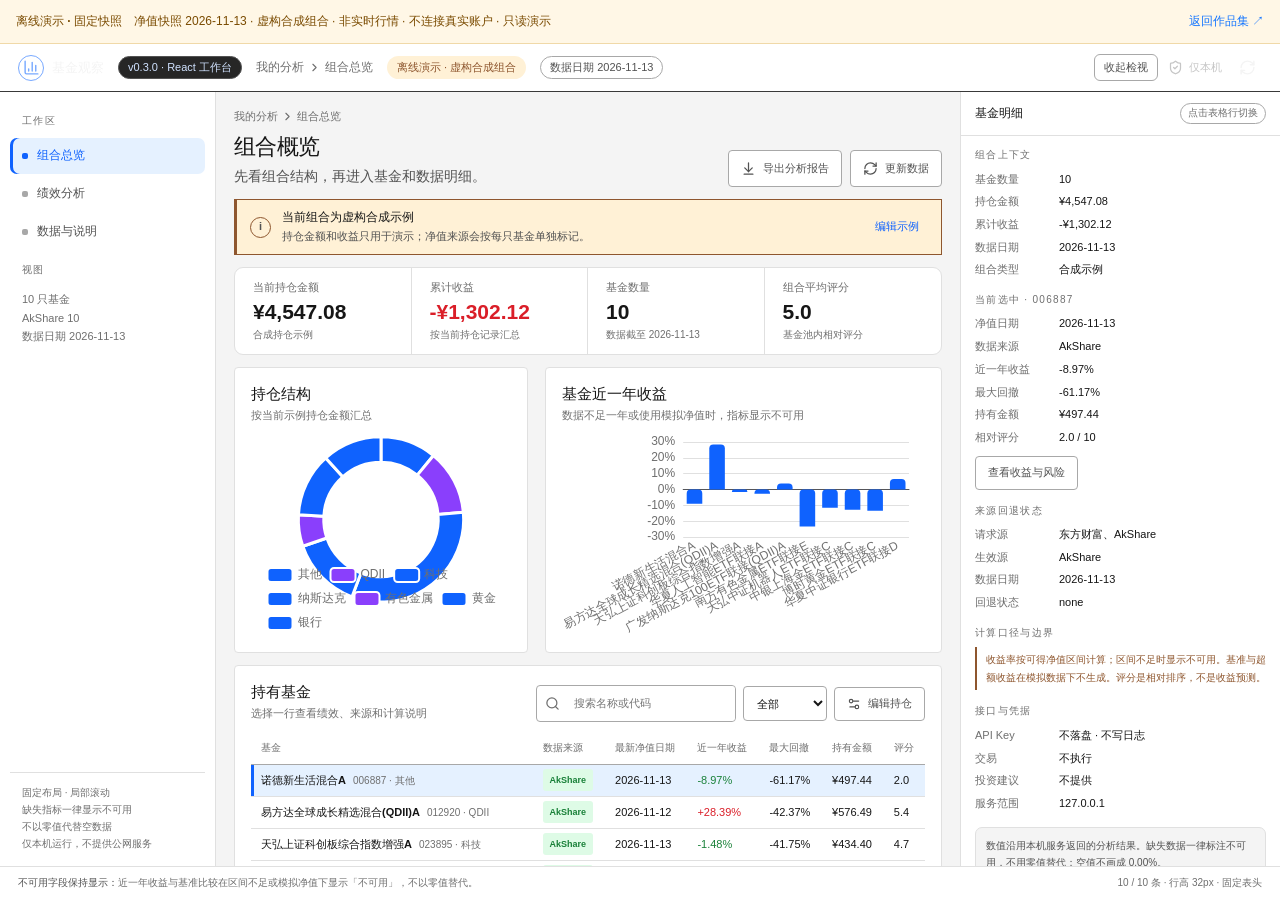
==== demo/index.html @ 1ffb832d "feat(demo): add read-only interactive fund workbench demo Ship the v0.3.0 React workbench as a stati" ====
<!doctype html>
<html lang="zh-CN">
  <head>
    <meta charset="UTF-8" />
    <meta name="viewport" content="width=device-width, initial-scale=1.0" />
    <meta name="description" content="离线演示：基金组合分析工作台的固定数据快照。虚构合成组合、非实时行情、只读，不连接真实账户，不提供投资建议。" />
    <meta name="theme-color" content="#f6f4ef" />
    <title>基金观察 · 离线演示（固定快照）</title>
    <script type="module" crossorigin src="/demo/assets/index-CrXPgskh.js"></script>
    <link rel="stylesheet" crossorigin href="/demo/assets/index-uYIio6fL.css">
  <style>
#demo-banner{position:fixed;top:0;left:0;right:0;height:44px;z-index:10000;display:flex;align-items:center;gap:12px;padding:0 16px;box-sizing:border-box;background:#fff7e6;border-bottom:1px solid #f0d9a8;color:#7a4b00;font:12px/1.4 "IBM Plex Sans","Noto Sans SC","Segoe UI","Microsoft YaHei",sans-serif}
#demo-banner strong{font-weight:600;white-space:nowrap}
#demo-note{flex:1;min-width:0;overflow:hidden;text-overflow:ellipsis;white-space:nowrap}
#demo-banner a{color:#1677ff;text-decoration:none;white-space:nowrap}
body{padding-top:44px !important;box-sizing:border-box !important}
.fund-app{height:calc(100dvh - 44px) !important;min-height:0 !important}
@media(max-width:640px){#demo-banner{gap:8px;padding:0 10px;font-size:11px}#demo-banner strong{display:none}}
</style>
<script src="/demo/fixtures.js" charset="utf-8"></script>
</head>
  <body>
<div id="demo-banner"><strong>离线演示 · 固定快照</strong><span id="demo-note">净值快照 2026-11-13 · 虚构合成组合 · 非实时行情 · 不连接真实账户 · 只读演示</span><a href="https://mahonghao1.github.io/">返回作品集 ↗</a></div>

    <div id="root"></div>

  </body>
</html>
---- demo/assets/index-uYIio6fL.css ----
:root{color-scheme:light;--font-body: "Segoe UI", "Microsoft YaHei UI", sans-serif;--color-ink: #282a28;--color-ink-soft: #575c56;--color-muted: #858b82;--color-ground: #f5f3ed;--color-paper: #fbfaf6;--color-paper-raised: #fffefa;--color-line: #e0ded4;--color-line-strong: #c8c5b8;--color-accent: #8c4a34;--color-accent-hover: #713c2b;--color-accent-ink: #fffdf6;--color-accent-soft: #f3e9e2;--color-chart-ink: #477067;--color-chart-secondary: #af7947;--color-focus: #8c4a34;--color-success: #39714d;--color-success-bg: #eaf2e9;--color-warning: #8c632e;--color-warning-bg: #f7eedf;--color-danger: #a4473b;--color-danger-bg: #f8e9e5;--color-live-bg: #eaf2e9;--color-overlay: rgba(32, 34, 31, .08);--radius-control: 7px;--radius-panel: 13px;--shadow-panel: 0 1px 2px rgba(53, 48, 35, .04);--dur-micro: .12s;font-family:var(--font-body);color:var(--color-ink);background:var(--color-ground);font-synthesis:none;text-rendering:optimizeLegibility}*{box-sizing:border-box}html,body,#root{min-height:100%;margin:0}html,body{overflow-x:clip}body{min-width:340px;color:var(--color-ink);background:var(--color-ground);font-size:14px}button,input,select{font:inherit}button:focus-visible,a:focus-visible,input:focus-visible,select:focus-visible{outline:3px solid var(--color-focus);outline-offset:2px}::selection{color:var(--color-ink);background:var(--color-accent-soft)}.fund-app{min-height:100vh}.fund-topbar{min-height:68px;display:flex;align-items:center;gap:38px;padding:0 max(30px,calc((100vw - 1440px)/2));border-bottom:1px solid var(--color-line);background:var(--color-paper)}.fund-brand{min-width:240px;display:inline-flex;align-items:center;gap:11px;color:inherit;text-decoration:none}.brand-seal{width:35px;height:35px;display:grid;place-items:center;color:var(--color-accent);border:1px solid var(--color-accent);border-radius:50%}.fund-brand strong{display:block;font-size:15px;font-weight:720;line-height:1.2}.fund-brand small{display:block;margin-top:3px;color:var(--color-muted);font-size:11px}.fund-nav{display:flex;align-self:stretch;align-items:center;gap:24px}.fund-nav-link{min-height:100%;padding:0 2px;border:0;border-bottom:2px solid transparent;background:transparent;color:var(--color-ink-soft);cursor:pointer;font-size:12px}.fund-nav-link:hover{color:var(--color-accent)}.fund-nav-link.active{border-bottom-color:var(--color-accent);color:var(--color-accent);font-weight:650}.fund-top-actions{margin-left:auto;display:flex;align-items:center;gap:14px}.local-pill{display:inline-flex;align-items:center;gap:6px;color:var(--color-muted);font-size:11px;white-space:nowrap}.fund-icon-button{width:36px;height:36px;display:grid;place-items:center;border:1px solid transparent;border-radius:var(--radius-control);background:transparent;color:var(--color-ink-soft);cursor:pointer}.fund-icon-button:hover{color:var(--color-accent);background:var(--color-accent-soft)}.fund-page{max-width:1440px;padding:31px 30px 17px;margin:0 auto}.fund-heading{display:flex;align-items:flex-end;justify-content:space-between;gap:24px;margin-bottom:19px}.fund-heading h1{margin:0;font-size:clamp(26px,2.4vw,34px);font-weight:670;letter-spacing:-.03em;line-height:1.16;overflow-wrap:break-word;min-width:0}.fund-heading p{max-width:65ch;margin:7px 0 0;color:var(--color-ink-soft);line-height:1.5}.fund-breadcrumb{display:flex;align-items:center;gap:3px;color:var(--color-muted)!important;margin:0 0 9px!important;font-size:11px}.fund-heading-actions{display:flex;align-items:center;gap:8px;flex:0 0 auto}.fund-button{min-height:37px;display:inline-flex;justify-content:center;align-items:center;gap:7px;padding:0 12px;border:1px solid transparent;border-radius:var(--radius-control);cursor:pointer;font-size:11px;font-weight:650;transition:background-color var(--dur-micro) ease-out,border-color var(--dur-micro) ease-out,color var(--dur-micro) ease-out;text-decoration:none;white-space:nowrap}.fund-button:disabled{opacity:.55;cursor:not-allowed}.fund-button.filled{color:var(--color-accent-ink);background:var(--color-accent);border-color:var(--color-accent)}.fund-button.filled:hover:not(:disabled){background:var(--color-accent-hover);border-color:var(--color-accent-hover)}.fund-button.outline{color:var(--color-ink-soft);background:var(--color-paper-raised);border-color:var(--color-line-strong)}.fund-button.outline:hover:not(:disabled){color:var(--color-accent);border-color:var(--color-accent);background:var(--color-accent-soft)}.fund-button.small-button{min-height:34px}.synthetic-banner{min-height:54px;display:flex;align-items:center;gap:11px;padding:9px 13px;margin-bottom:17px;border:1px solid var(--color-warning);border-left-width:3px;background:var(--color-warning-bg)}.banner-mark{width:21px;height:21px;display:grid;flex:0 0 auto;place-items:center;border:1px solid var(--color-warning);border-radius:50%;color:var(--color-warning);font-size:12px;font-weight:700}.synthetic-banner>div{display:grid;gap:3px}.synthetic-banner strong{color:var(--color-ink);font-size:12px}.synthetic-banner span{color:var(--color-ink-soft);font-size:11px}.text-action{margin-left:auto;padding:7px 9px;border:0;background:transparent;color:var(--color-accent);cursor:pointer;font-size:11px;font-weight:650}.text-action:hover{text-decoration:underline}.fund-alert{min-height:40px;display:flex;align-items:center;gap:8px;padding:8px 10px;margin:0 0 16px;border-radius:var(--radius-control);font-size:11px}.fund-alert button{margin-left:auto;width:26px;height:26px;border:0;border-radius:4px;background:transparent;color:inherit;cursor:pointer;font-size:19px}.danger-alert{color:var(--color-danger);background:var(--color-danger-bg);border:1px solid var(--color-danger)}.success-alert{color:var(--color-success);background:var(--color-success-bg);border:1px solid var(--color-success)}.fund-stack{display:grid;gap:17px}.metric-row,.detail-metrics{display:grid;grid-template-columns:repeat(4,minmax(0,1fr));gap:0;border:1px solid var(--color-line);border-radius:var(--radius-panel);background:var(--color-paper);box-shadow:var(--shadow-panel)}.metric-card{display:grid;align-content:start;gap:7px;min-width:0;padding:17px 20px;border-right:1px solid var(--color-line)}.metric-card:last-child{border-right:0}.metric-card>span{color:var(--color-muted);font-size:11px}.metric-card>strong{font-size:clamp(20px,2vw,26px);line-height:1.12;font-weight:660;font-variant-numeric:tabular-nums;overflow-wrap:anywhere}.metric-card>small{color:var(--color-muted);font-size:10px;line-height:1.4}.metric-card .value-positive{color:var(--color-chart-ink)}.metric-card .value-negative{color:var(--color-danger)}.overview-panels{display:grid;grid-template-columns:minmax(300px,.8fr) minmax(0,1.2fr);gap:17px}.fund-panel{min-width:0;padding:19px;border:1px solid var(--color-line);border-radius:var(--radius-panel);background:var(--color-paper-raised);box-shadow:var(--shadow-panel)}.panel-title h2{margin:0;font-size:15px;font-weight:660;line-height:1.35}.panel-title p{margin:4px 0 0;color:var(--color-muted);font-size:11px;line-height:1.45}.table-panel{padding-bottom:8px}.table-toolbar{display:flex;align-items:flex-end;justify-content:space-between;gap:18px;margin-bottom:14px}.filters{display:flex;align-items:center;gap:7px}.filters select,.search-box input,.detail-selectors select,.key-form select,.key-form input{min-height:35px;padding:7px 9px;border:1px solid var(--color-line-strong);border-radius:var(--radius-control);color:var(--color-ink);background:var(--color-paper-raised);font-size:11px}.search-box{display:flex;align-items:center;gap:5px;padding-left:8px;border:1px solid var(--color-line-strong);border-radius:var(--radius-control);color:var(--color-muted)}.search-box input{min-width:170px;border:0;outline-offset:-2px}.table-overflow{overflow-x:auto}.fund-table,.holdings-table{width:100%;border-collapse:collapse;text-align:left;white-space:nowrap}.fund-table th,.holdings-table th{padding:10px 9px;border-bottom:1px solid var(--color-line-strong);color:var(--color-muted);font-size:10px;font-weight:620}.fund-table td,.holdings-table td{padding:11px 9px;border-bottom:1px solid var(--color-line);font-size:11px}.fund-table tbody tr{cursor:pointer}.fund-table tbody tr:hover{background:var(--color-ground)}.fund-table tbody tr.selected-row{background:var(--color-accent-soft)}.fund-table td:first-child strong{display:block;max-width:245px;overflow:hidden;text-overflow:ellipsis;font-size:11px;font-weight:630}.fund-table td:first-child small{display:block;margin-top:4px;color:var(--color-muted);font-size:10px}.return-up{color:var(--color-chart-ink);font-variant-numeric:tabular-nums}.return-down{color:var(--color-danger);font-variant-numeric:tabular-nums}.source-badge{display:inline-flex;align-items:center;min-height:22px;padding:3px 7px;border-radius:5px;font-size:9px;font-weight:650;white-space:nowrap}.source-badge.simulated{color:var(--color-warning);background:var(--color-warning-bg)}.source-badge.unavailable{color:var(--color-danger);background:var(--color-danger-bg)}.source-badge.live{color:var(--color-success);background:var(--color-live-bg)}.holdings-editor{display:grid;gap:12px;padding:14px 0 16px;margin-bottom:14px;border-top:1px solid var(--color-line);border-bottom:1px solid var(--color-line)}.editor-heading{display:flex;justify-content:space-between;gap:12px;align-items:baseline}.editor-heading strong{font-size:12px}.editor-heading span{color:var(--color-muted);font-size:10px}.holdings-table input{min-width:80px;min-height:32px}.editor-actions{display:flex;justify-content:flex-end;gap:8px}.fund-select-panel{display:grid;grid-template-columns:minmax(0,1fr) auto;align-items:center;gap:18px}.detail-selectors{display:flex;align-items:center;gap:14px}.detail-selectors select{min-width:230px}.period-switch{display:flex;gap:3px;padding:3px;border:1px solid var(--color-line);border-radius:8px;background:var(--color-ground)}.period-button{min-height:29px;padding:0 9px;border:0;border-radius:6px;background:transparent;color:var(--color-ink-soft);cursor:pointer;font-size:10px}.period-button:hover{color:var(--color-accent)}.period-button.active{color:var(--color-accent-ink);background:var(--color-accent)}.history-panel{padding-bottom:12px}.chart-header{display:flex;justify-content:space-between;align-items:flex-start;gap:15px;margin-bottom:8px}.chart-empty{min-height:115px;display:grid;place-items:center;color:var(--color-muted);font-size:11px}.chart-loading-frame{min-width:0}.chart-loading{min-height:90px;display:grid;place-items:center;color:var(--color-muted);background:var(--color-ground);font-size:10px}.unavailable-note{display:flex;align-items:center;gap:7px;padding:9px 10px;margin-top:6px;color:var(--color-warning);background:var(--color-warning-bg);font-size:10px}.analysis-bottom,.sources-grid{display:grid;grid-template-columns:minmax(0,1fr) minmax(0,1fr);gap:17px;align-items:start}.provenance-panel,.advice-panel{display:grid;gap:12px;align-content:start}.provenance-card{display:grid;gap:5px;padding:11px 0;border-top:1px solid var(--color-line);color:var(--color-ink-soft);font-size:10px}.provenance-card>div{display:flex;align-items:center;justify-content:space-between;gap:10px}.provenance-card strong{color:var(--color-ink);font-size:11px;font-weight:620}.provenance-card small{color:var(--color-warning);font-size:10px;line-height:1.45;overflow-wrap:anywhere}.provenance-card.compact{padding:9px 0}.provenance-card.compact>div strong{max-width:72%;overflow:hidden;text-overflow:ellipsis;white-space:nowrap}.key-form{display:grid;grid-template-columns:.8fr 1.2fr;align-items:end;gap:8px}.key-form label{display:grid;gap:5px;color:var(--color-muted);font-size:10px}.key-form .fund-button{grid-column:1 / -1;justify-self:end}.advice-result{display:grid;gap:8px;padding-top:13px;border-top:1px solid var(--color-line)}.advice-mode{display:flex;align-items:center;justify-content:space-between;color:var(--color-muted);font-size:10px}.advice-result>strong{color:var(--color-ink);font-size:12px;line-height:1.5}.advice-result p{margin:0;color:var(--color-ink-soft);font-size:11px;line-height:1.65;white-space:pre-line}.advice-result>small{color:var(--color-muted);font-size:9px;line-height:1.5}.source-overview{display:grid;grid-template-columns:repeat(3,minmax(0,1fr));border:1px solid var(--color-line);border-radius:var(--radius-panel);background:var(--color-paper)}.source-overview>div{display:grid;gap:6px;min-width:0;padding:16px 19px;border-right:1px solid var(--color-line)}.source-overview>div:last-child{border-right:0}.source-overview span,.source-overview small{color:var(--color-muted);font-size:10px}.source-overview strong{overflow-wrap:anywhere;font-size:16px;font-weight:650}.method-list{display:grid;margin-top:16px}.method-list>div{padding:11px 0;border-top:1px solid var(--color-line)}.method-list strong{font-size:11px}.method-list p{margin:5px 0 0;color:var(--color-ink-soft);font-size:10px;line-height:1.55}.compliance-box{padding:11px;margin-top:13px;border-left:3px solid var(--color-accent);background:var(--color-ground);color:var(--color-ink-soft);font-size:10px;line-height:1.55}.fund-loading,.fund-empty{min-height:300px;display:flex;flex-direction:column;align-items:center;justify-content:center;gap:9px;color:var(--color-muted);text-align:center}.fund-empty strong{color:var(--color-ink);font-size:14px}.fund-empty span{font-size:11px}.fund-empty .fund-button{margin-top:7px}.fund-footer{display:flex;justify-content:space-between;gap:18px;padding:19px 2px 4px;color:var(--color-muted);font-size:9px}@media(max-width:1100px){.fund-topbar{gap:20px;padding-right:20px;padding-left:20px}.fund-brand{min-width:190px}.fund-page{padding-right:20px;padding-left:20px}.table-toolbar{align-items:flex-start;flex-direction:column}.filters{width:100%;flex-wrap:wrap}.overview-panels{grid-template-columns:minmax(0,1fr) minmax(0,1.2fr)}.detail-selectors{align-items:flex-end;flex-direction:column}}@media(max-width:800px){.fund-topbar{min-height:63px;flex-wrap:wrap;padding-top:8px}.fund-brand{flex:1}.fund-nav{order:3;width:100%;height:42px;gap:18px;overflow-x:auto}.fund-nav-link{min-height:42px;white-space:nowrap}.fund-heading{align-items:flex-start;flex-direction:column}.fund-heading-actions{width:100%}.metric-row,.detail-metrics{grid-template-columns:repeat(2,minmax(0,1fr))}.metric-card:nth-child(2){border-right:0}.metric-card:nth-child(-n+2){border-bottom:1px solid var(--color-line)}.overview-panels,.analysis-bottom,.sources-grid,.fund-select-panel{grid-template-columns:minmax(0,1fr)}.detail-selectors{align-items:stretch;flex-direction:column}.period-switch{justify-content:space-between;overflow-x:auto}.period-button{flex:1;white-space:nowrap}.source-overview{grid-template-columns:minmax(0,1fr)}.source-overview>div{border-right:0;border-bottom:1px solid var(--color-line)}.source-overview>div:last-child{border-bottom:0}}@media(max-width:560px){.fund-topbar{padding-right:12px;padding-left:12px}.fund-page{padding:22px 12px 14px}.fund-heading h1{font-size:25px}.fund-heading-actions{align-items:stretch;flex-wrap:wrap}.fund-heading-actions .fund-button{flex:1}.synthetic-banner{align-items:flex-start}.text-action{padding:4px 0}.fund-panel{padding:14px}.metric-card{padding:13px}.metric-card>strong{font-size:21px}.search-box{flex:1 1 170px}.search-box input{min-width:0}.filters select{flex:1}.detail-selectors select{min-width:0}.key-form{grid-template-columns:minmax(0,1fr)}.key-form .fund-button{grid-column:auto;justify-self:stretch}.editor-heading{align-items:flex-start;flex-direction:column}.editor-actions{flex-wrap:wrap}.fund-footer{flex-direction:column;gap:6px}}:root{--font-body: "IBM Plex Sans", "Noto Sans SC", "Segoe UI", "Microsoft YaHei", sans-serif;--color-ink: #161616;--color-ink-soft: #525252;--color-muted: #6f6f6f;--color-ground: #f4f4f4;--color-paper: #ffffff;--color-paper-raised: #ffffff;--color-line: #e0e0e0;--color-line-strong: #a8a8a8;--color-accent: #0f62fe;--color-accent-hover: #0043ce;--color-accent-ink: #ffffff;--color-accent-soft: #e5f1ff;--color-chart-ink: #0f62fe;--color-chart-secondary: #8a3ffc;--color-focus: #0f62fe;--color-success: #198038;--color-success-bg: #defbe6;--color-warning: #8e562e;--color-warning-bg: #fff1d6;--color-danger: #da1e28;--color-danger-bg: #fff1f1;--color-live-bg: #defbe6;--color-overlay: rgba(22, 22, 22, .08);--radius-control: 4px;--radius-panel: 4px;--shadow-panel: none;--space-1: 4px;--space-2: 8px;--space-3: 12px;--space-4: 16px;--space-5: 24px;--space-6: 32px;--text-xs: 12px;--text-sm: 14px;--text-md: 16px;--text-lg: 20px;--text-xl: 28px}body{font-size:var(--text-sm);line-height:1.45}.fund-app>.fund-topbar{background:#161616;color:#f4f4f4;border-bottom-color:#393939}.fund-app>.fund-topbar .fund-brand strong,.fund-app>.fund-topbar .fund-brand small,.fund-app>.fund-topbar .fund-nav-link{color:#f4f4f4}.fund-app>.fund-topbar .brand-seal{color:#78a9ff;border-color:#78a9ff}.fund-app>.fund-topbar .fund-nav-link{color:#c6c6c6}.fund-app>.fund-topbar .fund-nav-link.active{color:#fff;border-bottom-color:#78a9ff}.fund-app>.fund-topbar .local-pill{color:#c6c6c6}.fund-app>.fund-topbar .fund-icon-button{color:#f4f4f4}.sidenav,.inspector,.statusbar{background:#fff}.sidenav{border-right-color:#e0e0e0}.sidenav .fund-nav-link.active{background:#e5f1ff;box-shadow:inset 3px 0 #0f62fe}.fund-panel,.metric-row,.detail-metrics,.source-overview{border-radius:4px;box-shadow:none}.metric-card{padding:16px}.fund-table th,.holdings-table th{height:32px;padding:8px 9px;background:#f4f4f4}.fund-table td,.holdings-table td{height:32px;padding:7px 9px}.fund-table tbody tr:hover{background:#f4f4f4}.fund-table tbody tr.selected-row{background:#e5f1ff}.source-badge{border-radius:3px}.fund-button,.period-button{border-radius:4px}.return-up{color:#da1e28}.return-down{color:#198038}@media(max-width:900px){.fund-app>.fund-topbar{background:#161616}}@media(prefers-reduced-motion:reduce){*,*:before,*:after{scroll-behavior:auto!important;transition-duration:.01ms!important;animation-duration:.01ms!important}}html,body,#root{height:100%;min-height:0;overflow:hidden}body{min-width:0}.fund-app{height:100vh;height:100dvh;min-height:0;overflow:hidden;display:grid;grid-template-columns:216px minmax(0,1fr) 320px;grid-template-rows:48px minmax(0,1fr) 34px;grid-template-areas:"top top top" "nav main insp" "sb sb sb";background:var(--color-ground)}.fund-app.no-inspector{grid-template-columns:216px minmax(0,1fr) 0}.fund-app>.fund-topbar{grid-area:top;height:48px;min-height:48px;flex-wrap:nowrap;gap:14px;padding:0 18px;background:var(--color-paper-raised)}.fund-app>.fund-topbar .fund-brand{min-width:0;gap:8px}.fund-app>.fund-topbar .brand-seal{width:26px;height:26px}.fund-app>.fund-topbar .fund-brand strong{font-size:13px}.fund-app>.fund-topbar .fund-brand small{display:none}.shell-crumb{display:inline-flex;align-items:center;gap:4px;color:var(--color-muted);font-size:12px;white-space:nowrap}.shell-chip{max-width:250px;overflow:hidden;text-overflow:ellipsis;font-size:11px;padding:3px 9px;border:1px solid var(--color-line-strong);border-radius:999px;color:var(--color-ink-soft);white-space:nowrap}.shell-chip.demo{color:var(--color-warning);background:var(--color-warning-bg);border-color:transparent}.version-chip{color:#d0e2ff;border-color:#525252;background:#262626}.fund-app .fund-top-actions{margin-left:auto;gap:10px}.fund-app .fund-icon-button{width:30px;height:30px}.shell-toggle{padding:5px 9px;border:1px solid var(--color-line-strong);border-radius:6px;background:transparent;color:var(--color-ink-soft);font-size:11px;cursor:pointer;white-space:nowrap}.shell-toggle:hover{color:var(--color-accent);border-color:var(--color-accent)}.sidenav{grid-area:nav;min-height:0;display:flex;flex-direction:column;gap:3px;padding:12px 10px;border-right:1px solid var(--color-line);background:var(--color-paper-raised);overflow:hidden}.nav-group{font-size:10px;letter-spacing:.14em;text-transform:uppercase;color:var(--color-muted);padding:10px 12px 6px}.sidenav .fund-nav{display:flex;flex-direction:column;align-self:stretch;align-items:stretch;gap:2px;height:auto;min-height:0;order:0;width:100%;overflow:visible}.sidenav .fund-nav-link{display:flex;align-items:center;gap:9px;width:100%;min-width:0;min-height:36px;padding:8px 12px;border:0;border-bottom:0;border-radius:7px;text-align:left;font-size:12px;color:var(--color-ink-soft);background:transparent;cursor:pointer}.sidenav .fund-nav-link:before{content:"";width:6px;height:6px;border-radius:2px;background:var(--color-line-strong);flex:none}.sidenav .fund-nav-link:hover{background:var(--color-ground);color:var(--color-accent)}.sidenav .fund-nav-link.active{background:var(--color-accent-soft);color:var(--color-accent);font-weight:650;border-bottom:0}.sidenav .fund-nav-link.active:before{background:var(--color-accent)}.nav-meta{padding:4px 12px;font-size:11px;line-height:1.7;color:var(--color-muted);word-break:break-all}.nav-foot{margin-top:auto;padding:11px 12px 2px;border-top:1px solid var(--color-line);font-size:10px;line-height:1.7;color:var(--color-muted)}.fund-app>.fund-page{grid-area:main;min-height:0;min-width:0;max-width:none;margin:0;padding:16px 18px 18px;overflow-y:auto;overflow-x:hidden}.fund-app .fund-heading{margin-bottom:12px}.fund-app .fund-heading h1{font-size:22px}.fund-app .synthetic-banner{min-height:40px;margin-bottom:12px}.fund-app .fund-footer{padding-top:12px}.fund-app .fund-stack{gap:12px}.fund-app .fund-panel{padding:16px}.fund-app .table-toolbar{margin-bottom:10px}.inspector{grid-area:insp;min-height:0;display:flex;flex-direction:column;border-left:1px solid var(--color-line);background:var(--color-paper-raised);overflow:hidden}.no-inspector .inspector{display:none}.insp-h{height:44px;flex:none;display:flex;align-items:center;gap:8px;padding:0 14px;border-bottom:1px solid var(--color-line);font-size:12px}.insp-h strong{font-weight:650}.insp-chip{margin-left:auto;font-size:10px;padding:2px 7px;border:1px solid var(--color-line-strong);border-radius:999px;color:var(--color-muted)}.insp-body{flex:1;min-height:0;overflow-y:auto;padding:12px 14px 20px;display:flex;flex-direction:column;gap:14px}.insp-t{font-size:10px;letter-spacing:.13em;text-transform:uppercase;color:var(--color-muted);margin-bottom:7px}.insp-kv{display:grid;grid-template-columns:76px minmax(0,1fr);gap:4px 8px;margin:0;font-size:11px;line-height:1.7}.insp-kv dt{color:var(--color-muted)}.insp-kv dd{margin:0;font-variant-numeric:tabular-nums;word-break:break-all}.insp-warn{margin:0;font-size:10px;line-height:1.75;color:var(--color-warning);border-left:2px solid var(--color-warning);padding:4px 0 4px 9px}.insp-note{margin:0;font-size:10px;line-height:1.75;color:var(--color-ink-soft);background:var(--color-ground);border:1px solid var(--color-line);border-radius:7px;padding:9px 10px}.statusbar{grid-area:sb;height:34px;display:flex;align-items:center;gap:10px;padding:0 18px;border-top:1px solid var(--color-line);background:var(--color-paper-raised);font-size:10px;color:var(--color-muted);position:relative;z-index:2}.statusbar b{color:var(--color-ink-soft);font-weight:650}.statusbar .spacer{flex:1}.statusbar span{white-space:nowrap;overflow:hidden;text-overflow:ellipsis}.statusbar span:last-child{flex:none}.fund-app .table-panel{padding-bottom:8px}.fund-app .table-overflow{max-height:min(62vh,640px);overflow:auto}.fund-table th,.holdings-table th{position:sticky;top:0;z-index:1;height:32px;padding:0 10px;background:var(--color-paper-raised);font-size:10px}.fund-table td,.holdings-table td{height:32px;padding:0 10px;font-variant-numeric:tabular-nums;line-height:1.2}.fund-table td:first-child strong{display:inline-block;max-width:230px;vertical-align:bottom}.fund-table td:first-child small{display:inline-block;margin:0 0 0 7px;vertical-align:bottom}.fund-table tbody tr.selected-row{box-shadow:inset 3px 0 var(--color-accent)}.fund-app .performance-panel .chart-empty{min-height:212px}.unavailable-detail{display:grid;gap:5px;width:100%;max-width:400px;padding:4px 6px;text-align:left}.unavailable-detail strong{font-size:11px;line-height:1.5;color:var(--color-warning);font-weight:650}.unavailable-detail .insp-row{padding:3px 0}.unavailable-detail small{font-size:10px;color:var(--color-muted)}.metric-row,.detail-metrics{border-radius:9px}.metric-card{padding:12px 18px;gap:4px}.metric-card>strong{font-size:21px}.overview-panels{grid-template-columns:minmax(0,1fr) minmax(0,1.35fr)}@media(max-width:1180px){.fund-app{grid-template-columns:180px minmax(0,1fr) 270px}.fund-app.no-inspector{grid-template-columns:180px minmax(0,1fr) 0}.shell-chip{max-width:140px}}@media(max-width:900px){.fund-app,.fund-app.no-inspector{grid-template-columns:150px minmax(0,1fr) 0}.inspector,.shell-chip,.nav-foot,.nav-meta{display:none}.fund-app>.fund-page{padding-right:12px;padding-left:12px}.overview-panels,.analysis-bottom,.sources-grid{grid-template-columns:minmax(0,1fr)}}
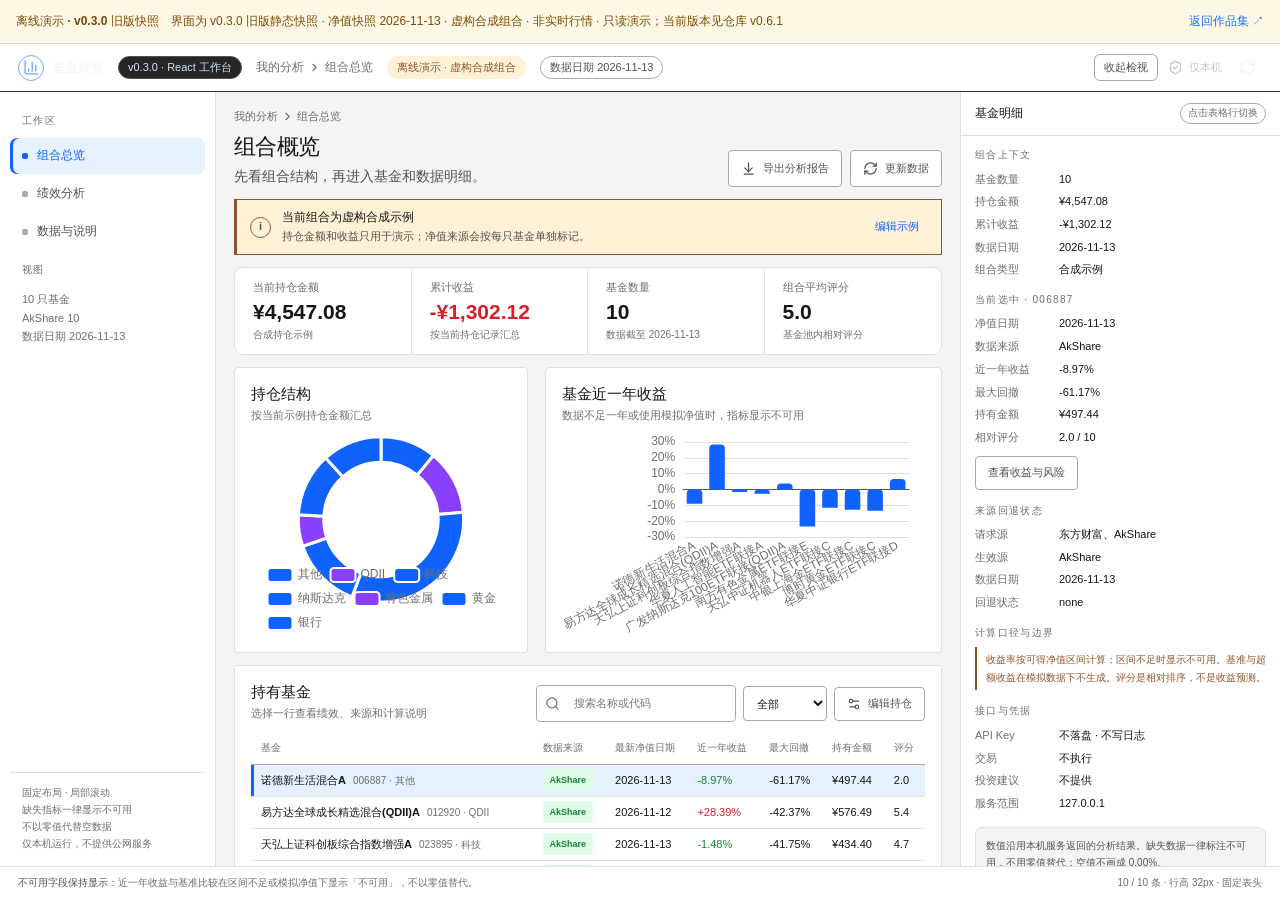
==== commit a5c4f38b: "docs: label the v0.3.0 offline demo snapshot The demo bundle predates the current Fund Lens version;" ====
--- a/demo/index.html
+++ b/demo/index.html
@@ -3,9 +3,9 @@
   <head>
     <meta charset="UTF-8" />
     <meta name="viewport" content="width=device-width, initial-scale=1.0" />
-    <meta name="description" content="离线演示：基金组合分析工作台的固定数据快照。虚构合成组合、非实时行情、只读，不连接真实账户，不提供投资建议。" />
+    <meta name="description" content="离线演示：基金组合分析工作台的固定数据快照。界面为 v0.3.0 旧版静态快照；虚构合成组合、非实时行情、只读，不连接真实账户，不提供投资建议。" />
     <meta name="theme-color" content="#f6f4ef" />
-    <title>基金观察 · 离线演示（固定快照）</title>
+    <title>基金观察 · 离线演示（v0.3.0 固定快照）</title>
     <script type="module" crossorigin src="/demo/assets/index-CrXPgskh.js"></script>
     <link rel="stylesheet" crossorigin href="/demo/assets/index-uYIio6fL.css">
   <style>
@@ -20,7 +20,7 @@
 <script src="/demo/fixtures.js" charset="utf-8"></script>
 </head>
   <body>
-<div id="demo-banner"><strong>离线演示 · 固定快照</strong><span id="demo-note">净值快照 2026-11-13 · 虚构合成组合 · 非实时行情 · 不连接真实账户 · 只读演示</span><a href="https://mahonghao1.github.io/">返回作品集 ↗</a></div>
+<div id="demo-banner"><strong>离线演示 · v0.3.0 旧版快照</strong><span id="demo-note">界面为 v0.3.0 旧版静态快照 · 净值快照 2026-11-13 · 虚构合成组合 · 非实时行情 · 只读演示；当前版本见仓库 v0.6.1</span><a href="https://mahonghao1.github.io/">返回作品集 ↗</a></div>
 
     <div id="root"></div>
 
